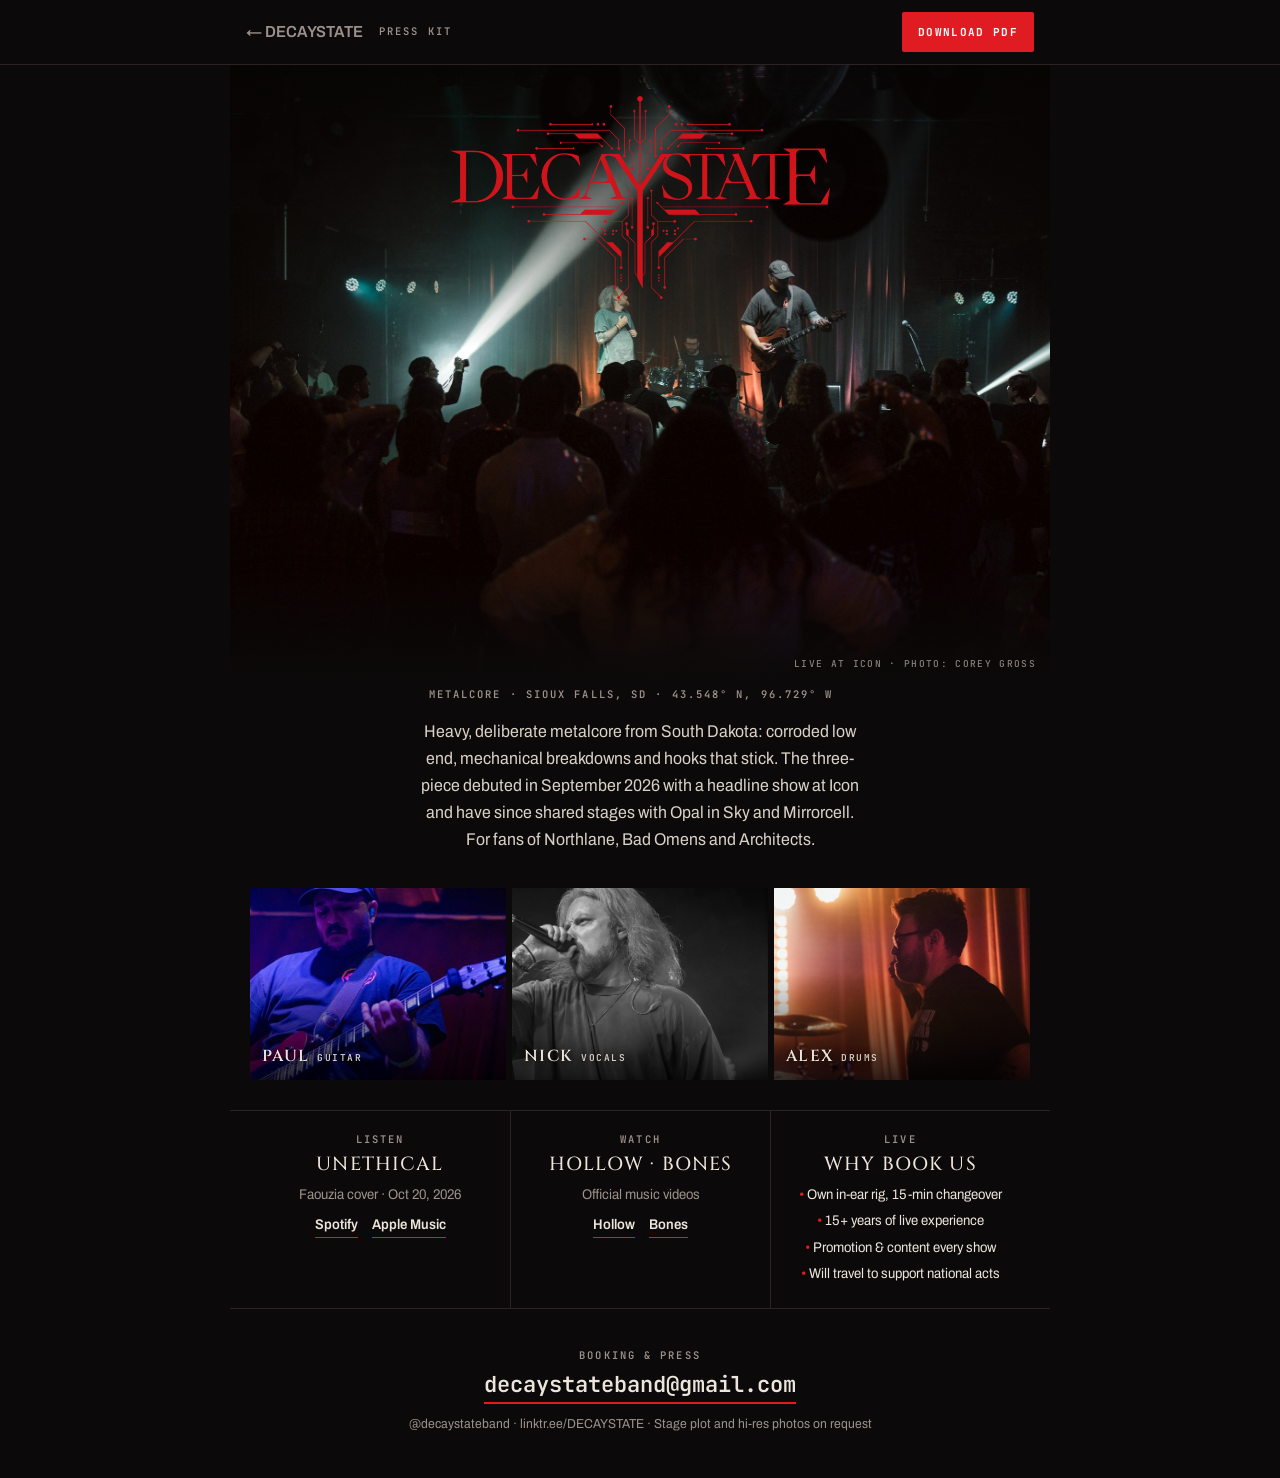
==== epk.html @ 0e65bf33 "New band bio; EPK Why book us bullets from Alex Co-Authored-By: Claude Opus 5.5 <noreply@anthropic.c" ====
<!doctype html>
<html lang="en">
<head>
<meta charset="utf-8">
<meta name="viewport" content="width=device-width, initial-scale=1, viewport-fit=cover">
<title>DECAYSTATE EPK</title>
<meta name="claude:viewport-fit-sides" content="cover">
<meta name="description" content="DECAYSTATE press kit: metalcore from Sioux Falls, SD.">
<meta name="robots" content="noindex">
<link rel="canonical" href="https://decaystateband.com/epk.html">
<meta property="og:type" content="website">
<meta property="og:title" content="DECAYSTATE Press Kit">
<meta property="og:description" content="Metalcore from Sioux Falls, SD. Music, live photos and booking contact.">
<meta property="og:url" content="https://decaystateband.com/epk.html">
<meta property="og:image" content="https://decaystateband.com/assets/img/share.jpg">
<meta name="twitter:card" content="summary_large_image">
<link rel="icon" href="favicon.png">
<link rel="preconnect" href="https://fonts.googleapis.com">
<link rel="preconnect" href="https://fonts.gstatic.com" crossorigin>
<link rel="stylesheet" href="https://fonts.googleapis.com/css2?family=Archivo:ital,wdth,wght@0,75..100,400..800;1,75..100,400..800&family=Cinzel:wght@400;500;700&family=JetBrains+Mono:wght@400;600&display=swap">
<style>
/* Layout concept: one page, read top to bottom in ten seconds.
   Photo, name, three sentences, three links, one email. Prints as a single Letter page. */
:root {
  --void: #0b0909; --line: #2b2221; --bone: #ece5db; --smoke: #9c918a; --signal: #e01b22;
  --f-display: "Cinzel", "Trajan Pro", Georgia, serif;
  --f-body: "Archivo", "Helvetica Neue", Arial, sans-serif;
  --f-mono: "JetBrains Mono", ui-monospace, Menlo, monospace;
  color-scheme: dark;
}
* { box-sizing: border-box; }
html, body { background: var(--void); }
body { margin: 0; color: var(--bone); font: 400 16px/1.6 var(--f-body); font-stretch: 92%; -webkit-font-smoothing: antialiased; }
img { display: block; max-width: 100%; }
a { color: inherit; text-decoration: none; }
p, h1, h2 { margin: 0; }
.mono { font: 600 10.5px/1.3 var(--f-mono); letter-spacing: .2em; text-transform: uppercase; color: var(--smoke); }

body::before { content: ""; position: fixed; inset: 0 0 auto; height: env(safe-area-inset-top, 0px); z-index: 6; background: var(--void); }
.bar { position: sticky; top: env(safe-area-inset-top, 0px); z-index: 5; background: var(--void); border-bottom: 1px solid var(--line); }
.bar__in { max-width: 820px; margin-inline: auto; padding: 12px max(16px, env(safe-area-inset-right, 0px)) 12px max(16px, env(safe-area-inset-left, 0px));
  display: flex; align-items: center; gap: 16px; }
.bar__in .back { color: var(--smoke); font-weight: 600; white-space: nowrap; }
@media (max-width: 480px) { .bar__in > .mono { display: none; } }
.bar__in .back:hover { color: var(--bone); }
.btn { margin-left: auto; display: inline-flex; align-items: center; min-height: 40px; padding: 0 16px; background: var(--signal); color: #fff;
  font: 700 11px/1 var(--f-mono); letter-spacing: .12em; text-transform: uppercase; border-radius: 2px; }
.btn:hover { background: #ff2a31; }

.sheet { max-width: 820px; margin: 0 auto; position: relative; }
.pad { padding-left: max(20px, env(safe-area-inset-left, 0px)); padding-right: max(20px, env(safe-area-inset-right, 0px)); }

.photo { position: relative; aspect-ratio: 4 / 3; overflow: hidden; background: #000; }
.photo img.shot { width: 100%; height: 100%; object-fit: cover; object-position: 50% 8%; filter: saturate(.9) contrast(1.06) brightness(1.08); }
.photo::after { content: ""; position: absolute; inset: 0;
  background: linear-gradient(180deg, rgba(5,4,4,.8) 0%, rgba(5,4,4,.25) 32%, rgba(5,4,4,0) 46%, rgba(11,9,9,0) 82%, var(--void) 100%); }
.name { position: absolute; z-index: 1; left: 0; right: 0; top: 5%; display: grid; justify-items: center; gap: 12px; text-align: center; }
.name img { width: min(380px, 70%); filter: drop-shadow(0 4px 24px rgba(0,0,0,.7)); }
.name .mono { padding-left: .2em; color: #cfc6bc; }
.cap { position: absolute; z-index: 1; right: 14px; bottom: 12px; font: 500 9.5px/1 var(--f-mono); letter-spacing: .14em; text-transform: uppercase; color: rgba(236,229,219,.55); }

.members { display: grid; grid-template-columns: repeat(3, minmax(0, 1fr)); gap: 6px; margin-top: 34px; }
.members figure { margin: 0; position: relative; }
.members img { width: 100%; aspect-ratio: 4 / 3; object-fit: cover; object-position: 50% 30%; }
.members figure::after { content: ""; position: absolute; inset: 45% 0 0; background: linear-gradient(180deg, transparent, rgba(0,0,0,.82)); }
.members figcaption { position: absolute; z-index: 1; left: 12px; bottom: 13px; display: flex; gap: 8px; align-items: baseline; text-shadow: 0 1px 10px rgba(0,0,0,.9); }
.members figcaption b { font: 600 16px/1.2 var(--f-display); letter-spacing: .08em; text-transform: uppercase; }
.members figcaption span { font: 600 9.5px/1 var(--f-mono); letter-spacing: .16em; text-transform: uppercase; color: #d6cdc3; }

.tag { text-align: center; margin-top: 8px; padding-left: .2em; }
.bio { max-width: 54ch; margin: 16px auto 0; text-align: center; font-size: 17px; line-height: 1.6; color: #d9d0c6; }
.bio b { color: var(--bone); font-weight: 600; }

.trio { display: grid; grid-template-columns: repeat(3, minmax(0, 1fr)); margin-top: 30px; border-top: 1px solid var(--line); border-bottom: 1px solid var(--line); }
.trio > div { padding: 22px 18px; display: grid; gap: 8px; align-content: start; text-align: center; }
.trio > div + div { border-left: 1px solid var(--line); }
.trio .big { font: 500 19px/1.15 var(--f-display); letter-spacing: .06em; text-transform: uppercase; }
.trio .small { font-size: 14px; color: var(--smoke); }
.trio a.small { color: var(--bone); }
.trio a:hover { color: #fff; }
.trio .links { display: flex; flex-wrap: wrap; justify-content: center; gap: 4px 14px; font-size: 14px; font-weight: 600; }
.trio .links a { border-bottom: 1px solid var(--signal); }
.offer { list-style: none; margin: 0; padding: 0; display: grid; gap: 4px; font-size: 14px; color: var(--bone); }
.offer li::before { content: "\2022\00a0"; color: var(--signal); }

.contact { margin-top: 40px; padding-bottom: 44px; display: grid; justify-items: center; gap: 10px; text-align: center; }
.contact .mail { font: 600 22px/1.2 var(--f-mono); border-bottom: 2px solid var(--signal); padding-bottom: 3px; overflow-wrap: anywhere; }
.contact .note { font-size: 13px; color: var(--smoke); }

@media (max-width: 640px) {
  .photo { aspect-ratio: 4 / 5; }
  .photo img.shot { object-position: 50% 30%; }
  .members figcaption b { font-size: 12px; }
  .members figcaption span { display: none; }
  .trio { grid-template-columns: 1fr; }
  .trio > div + div { border-left: 0; border-top: 1px solid var(--line); }
  .contact .mail { font-size: 17px; }
}

/* ---- print: one Letter page ---- */
@page { size: 8.5in 11in; margin: 0; }
@media print {
  html, body { -webkit-print-color-adjust: exact; print-color-adjust: exact; }
  .bar, body::before { display: none; }
  .sheet { width: 8.5in; height: 11in; max-width: none; margin: 0; overflow: hidden; }
  .pad { padding-left: .7in; padding-right: .7in; }
  .photo { aspect-ratio: auto; height: 4.7in; }
  .name { top: .3in; gap: .08in; }
  .name img { width: 3.1in; }
  .members { margin-top: .22in; gap: .05in; }
  .members img { aspect-ratio: auto; height: 1.45in; }
  .bio { margin-top: .12in; font-size: 14px; line-height: 1.55; max-width: 6.4in; }
  .trio { margin-top: .16in; }
  .trio > div { padding: .12in .14in; }
  .offer { font-size: 12.5px; gap: 2px; white-space: nowrap; }
  .contact { position: absolute; left: 0; right: 0; bottom: .5in; margin: 0; padding-bottom: 0; }
}
</style>
</head>
<body>

<div class="bar"><div class="bar__in">
  <a class="back" href="./">← DECAYSTATE</a>
  <span class="mono">Press kit</span>
  <a class="btn" href="assets/epk/Decaystate_EPK.pdf" download>Download PDF</a>
</div></div>

<main class="sheet">
  <div class="photo">
    <img class="shot" src="assets/img/epk-cover.jpg" alt="Decaystate on stage at Icon in Sioux Falls, seen from the crowd">
    <div class="name pad">
      <img src="assets/img/logo-full-bright.png" alt="DECAYSTATE">
    </div>
    <p class="cap">Live at Icon · Photo: Corey Gross</p>
  </div>

  <p class="mono tag pad">Metalcore · Sioux Falls, SD · 43.548° N, 96.729° W</p>
  <p class="bio pad">Heavy, deliberate metalcore from South Dakota: corroded low end, mechanical breakdowns and hooks that stick. The three-piece debuted in September 2026 with a headline show at Icon and have since shared stages with Opal in Sky and Mirrorcell. For fans of Northlane, Bad Omens and Architects.</p>

  <div class="members pad">
    <figure><img src="assets/img/epk-gtr.jpg" alt="Paul on guitar"><figcaption><b>Paul</b><span>Guitar</span></figcaption></figure>
    <figure><img src="assets/img/epk-vox.jpg" alt="Nick singing"><figcaption><b>Nick</b><span>Vocals</span></figcaption></figure>
    <figure><img src="assets/img/epk-drm.jpg" alt="Alex on drums"><figcaption><b>Alex</b><span>Drums</span></figcaption></figure>
  </div>

  <div class="trio pad">
    <div>
      <p class="mono">Listen</p>
      <p class="big">Unethical</p>
      <p class="small">Faouzia cover · Oct 20, 2026</p>
      <p class="links"><a href="https://open.spotify.com/album/4z0bm4hQK81RxLU7dVUUcc">Spotify</a><a href="https://music.apple.com/us/artist/decaystate/6791834499">Apple Music</a></p>
    </div>
    <div>
      <p class="mono">Watch</p>
      <p class="big">Hollow · Bones</p>
      <p class="small">Official music videos</p>
      <p class="links"><a href="https://www.youtube.com/watch?v=QIzoH4O_Kco">Hollow</a><a href="https://www.youtube.com/watch?v=JucNUIaQVwE">Bones</a></p>
    </div>
    <div>
      <p class="mono">Live</p>
      <p class="big">Why book us</p>
      <ul class="offer">
        <li>Own in-ear rig, 15-min changeover</li>
        <li>15+ years of live experience</li>
        <li>Promotion &amp; content every show</li>
        <li>Will travel to support national acts</li>
      </ul>
    </div>
  </div>

  <div class="contact pad">
    <p class="mono">Booking &amp; press</p>
    <a class="mail" href="mailto:decaystateband@gmail.com">decaystateband@gmail.com</a>
    <p class="note">@decaystateband · <a href="https://linktr.ee/DECAYSTATE">linktr.ee/DECAYSTATE</a> · Stage plot and hi-res photos on request</p>
  </div>
</main>

</body>
</html>
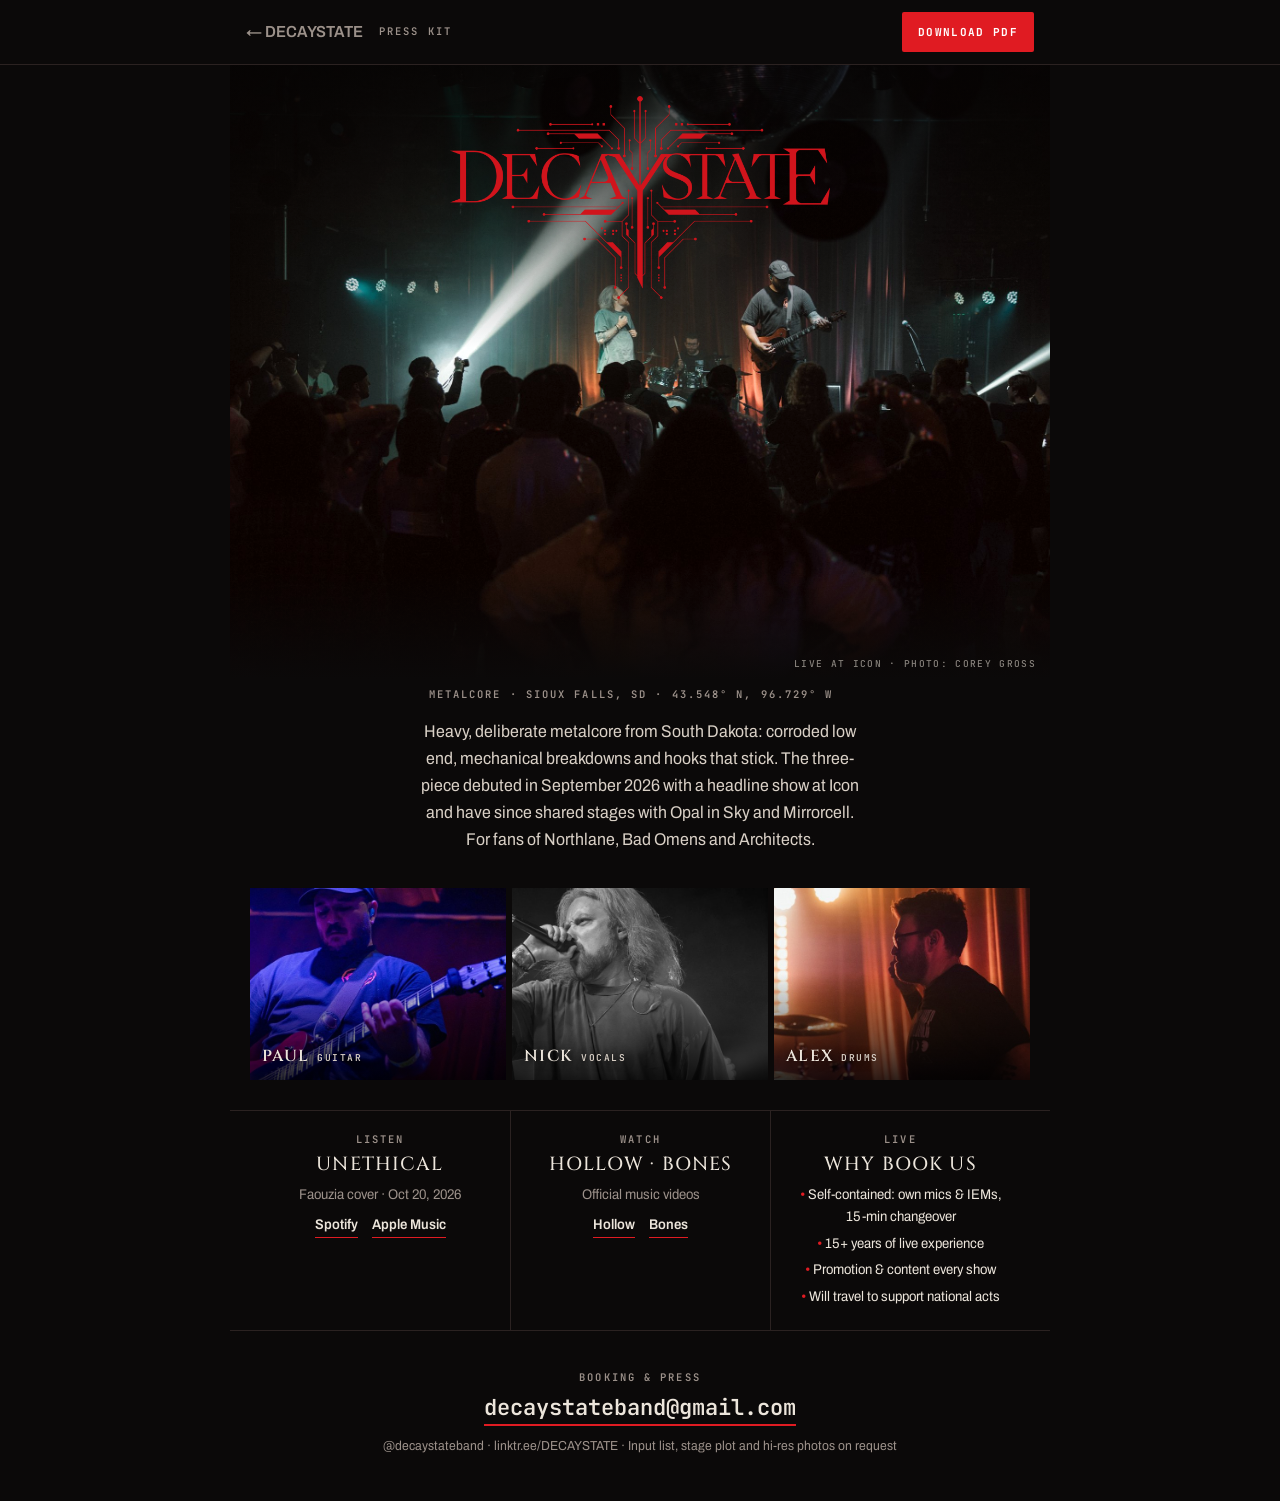
==== commit e7c872d3: "EPK: self-contained bullet; offer input list on request Co-Authored-By: Claude Opus 5.5 <noreply@ant" ====
--- a/epk.html
+++ b/epk.html
@@ -122,7 +122,7 @@
 <div class="bar"><div class="bar__in">
   <a class="back" href="./">← DECAYSTATE</a>
   <span class="mono">Press kit</span>
-  <a class="btn" href="assets/epk/Decaystate_EPK.pdf" download>Download PDF</a>
+  <a class="btn" href="assets/epk/Decaystate_EPK.pdf?v=20261023" download data-goatcounter-click="epk-page-pdf-download" data-goatcounter-title="EPK page: Download PDF">Download PDF</a>
 </div></div>
 
 <main class="sheet">
@@ -148,19 +148,19 @@
       <p class="mono">Listen</p>
       <p class="big">Unethical</p>
       <p class="small">Faouzia cover · Oct 20, 2026</p>
-      <p class="links"><a href="https://open.spotify.com/album/4z0bm4hQK81RxLU7dVUUcc">Spotify</a><a href="https://music.apple.com/us/artist/decaystate/6791834499">Apple Music</a></p>
+      <p class="links"><a href="https://open.spotify.com/album/4z0bm4hQK81RxLU7dVUUcc" data-goatcounter-click="epk-spotify">Spotify</a><a href="https://music.apple.com/us/artist/decaystate/6791834499" data-goatcounter-click="epk-apple-music">Apple Music</a></p>
     </div>
     <div>
       <p class="mono">Watch</p>
       <p class="big">Hollow · Bones</p>
       <p class="small">Official music videos</p>
-      <p class="links"><a href="https://www.youtube.com/watch?v=QIzoH4O_Kco">Hollow</a><a href="https://www.youtube.com/watch?v=JucNUIaQVwE">Bones</a></p>
+      <p class="links"><a href="https://www.youtube.com/watch?v=QIzoH4O_Kco" data-goatcounter-click="epk-video-hollow">Hollow</a><a href="https://www.youtube.com/watch?v=JucNUIaQVwE" data-goatcounter-click="epk-video-bones">Bones</a></p>
     </div>
     <div>
       <p class="mono">Live</p>
       <p class="big">Why book us</p>
       <ul class="offer">
-        <li>Own in-ear rig, 15-min changeover</li>
+        <li>Self-contained: own mics &amp; IEMs, 15-min changeover</li>
         <li>15+ years of live experience</li>
         <li>Promotion &amp; content every show</li>
         <li>Will travel to support national acts</li>
@@ -170,10 +170,11 @@
 
   <div class="contact pad">
     <p class="mono">Booking &amp; press</p>
-    <a class="mail" href="mailto:decaystateband@gmail.com">decaystateband@gmail.com</a>
-    <p class="note">@decaystateband · <a href="https://linktr.ee/DECAYSTATE">linktr.ee/DECAYSTATE</a> · Stage plot and hi-res photos on request</p>
+    <a class="mail" href="mailto:decaystateband@gmail.com" data-goatcounter-click="epk-booking-email">decaystateband@gmail.com</a>
+    <p class="note">@decaystateband · <a href="https://linktr.ee/DECAYSTATE">linktr.ee/DECAYSTATE</a> · Input list, stage plot and hi-res photos on request</p>
   </div>
 </main>
 
+<script data-goatcounter="https://decaystate.goatcounter.com/count" async src="https://gc.zgo.at/count.js"></script>
 </body>
 </html>
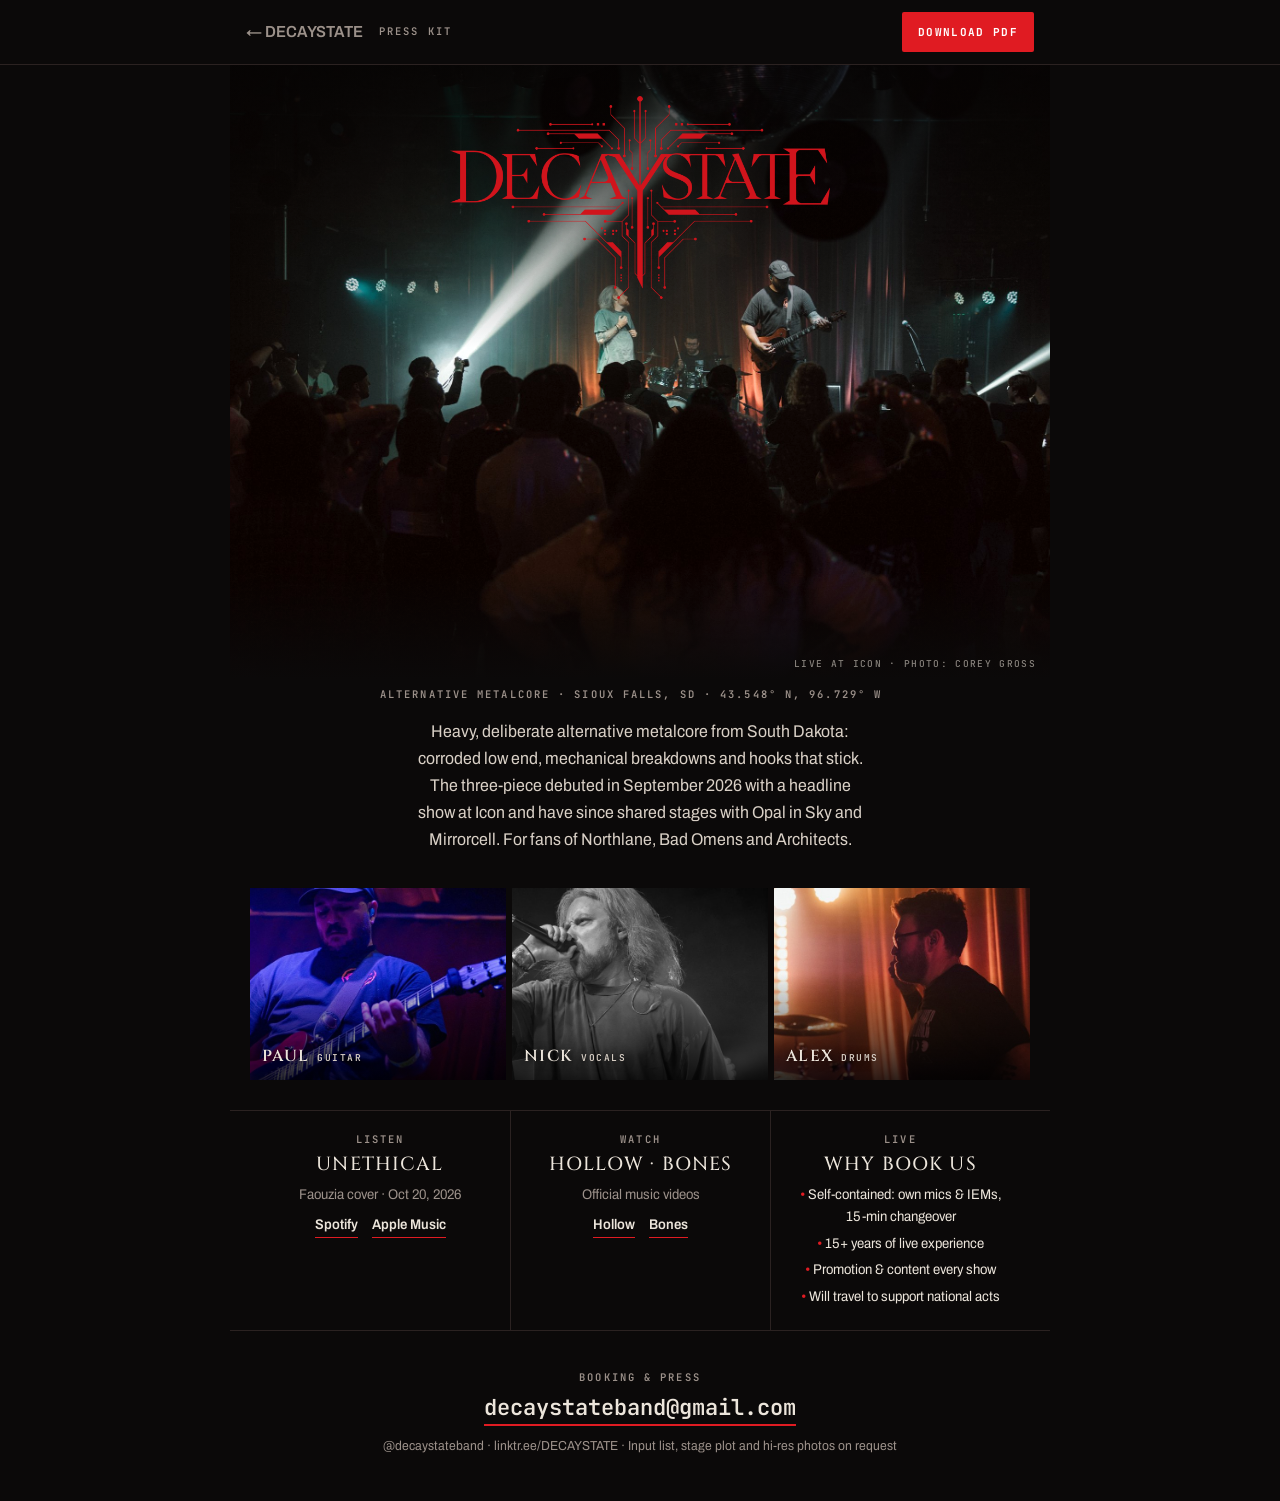
==== commit 82fd0255: "Alternative metalcore: page titles, descriptions, band data, bios and share image Co-Authored-By: Cl" ====
--- a/epk.html
+++ b/epk.html
@@ -5,14 +5,14 @@
 <meta name="viewport" content="width=device-width, initial-scale=1, viewport-fit=cover">
 <title>DECAYSTATE EPK</title>
 <meta name="claude:viewport-fit-sides" content="cover">
-<meta name="description" content="DECAYSTATE press kit: metalcore from Sioux Falls, SD.">
+<meta name="description" content="DECAYSTATE press kit: alternative metalcore from Sioux Falls, SD.">
 <meta name="robots" content="noindex">
 <link rel="canonical" href="https://decaystateband.com/epk.html">
 <meta property="og:type" content="website">
 <meta property="og:title" content="DECAYSTATE Press Kit">
-<meta property="og:description" content="Metalcore from Sioux Falls, SD. Music, live photos and booking contact.">
+<meta property="og:description" content="Alternative metalcore from Sioux Falls, SD. Music, live photos and booking contact.">
 <meta property="og:url" content="https://decaystateband.com/epk.html">
-<meta property="og:image" content="https://decaystateband.com/assets/img/share.jpg">
+<meta property="og:image" content="https://decaystateband.com/assets/img/share.jpg?v=20261102">
 <meta name="twitter:card" content="summary_large_image">
 <link rel="icon" href="favicon.png">
 <link rel="preconnect" href="https://fonts.googleapis.com">
@@ -134,8 +134,8 @@
     <p class="cap">Live at Icon · Photo: Corey Gross</p>
   </div>
 
-  <p class="mono tag pad">Metalcore · Sioux Falls, SD · 43.548° N, 96.729° W</p>
-  <p class="bio pad">Heavy, deliberate metalcore from South Dakota: corroded low end, mechanical breakdowns and hooks that stick. The three-piece debuted in September 2026 with a headline show at Icon and have since shared stages with Opal in Sky and Mirrorcell. For fans of Northlane, Bad Omens and Architects.</p>
+  <p class="mono tag pad">Alternative Metalcore · Sioux Falls, SD · 43.548° N, 96.729° W</p>
+  <p class="bio pad">Heavy, deliberate alternative metalcore from South Dakota: corroded low end, mechanical breakdowns and hooks that stick. The three-piece debuted in September 2026 with a headline show at Icon and have since shared stages with Opal in Sky and Mirrorcell. For fans of Northlane, Bad Omens and Architects.</p>
 
   <div class="members pad">
     <figure><img src="assets/img/epk-gtr.jpg" alt="Paul on guitar"><figcaption><b>Paul</b><span>Guitar</span></figcaption></figure>
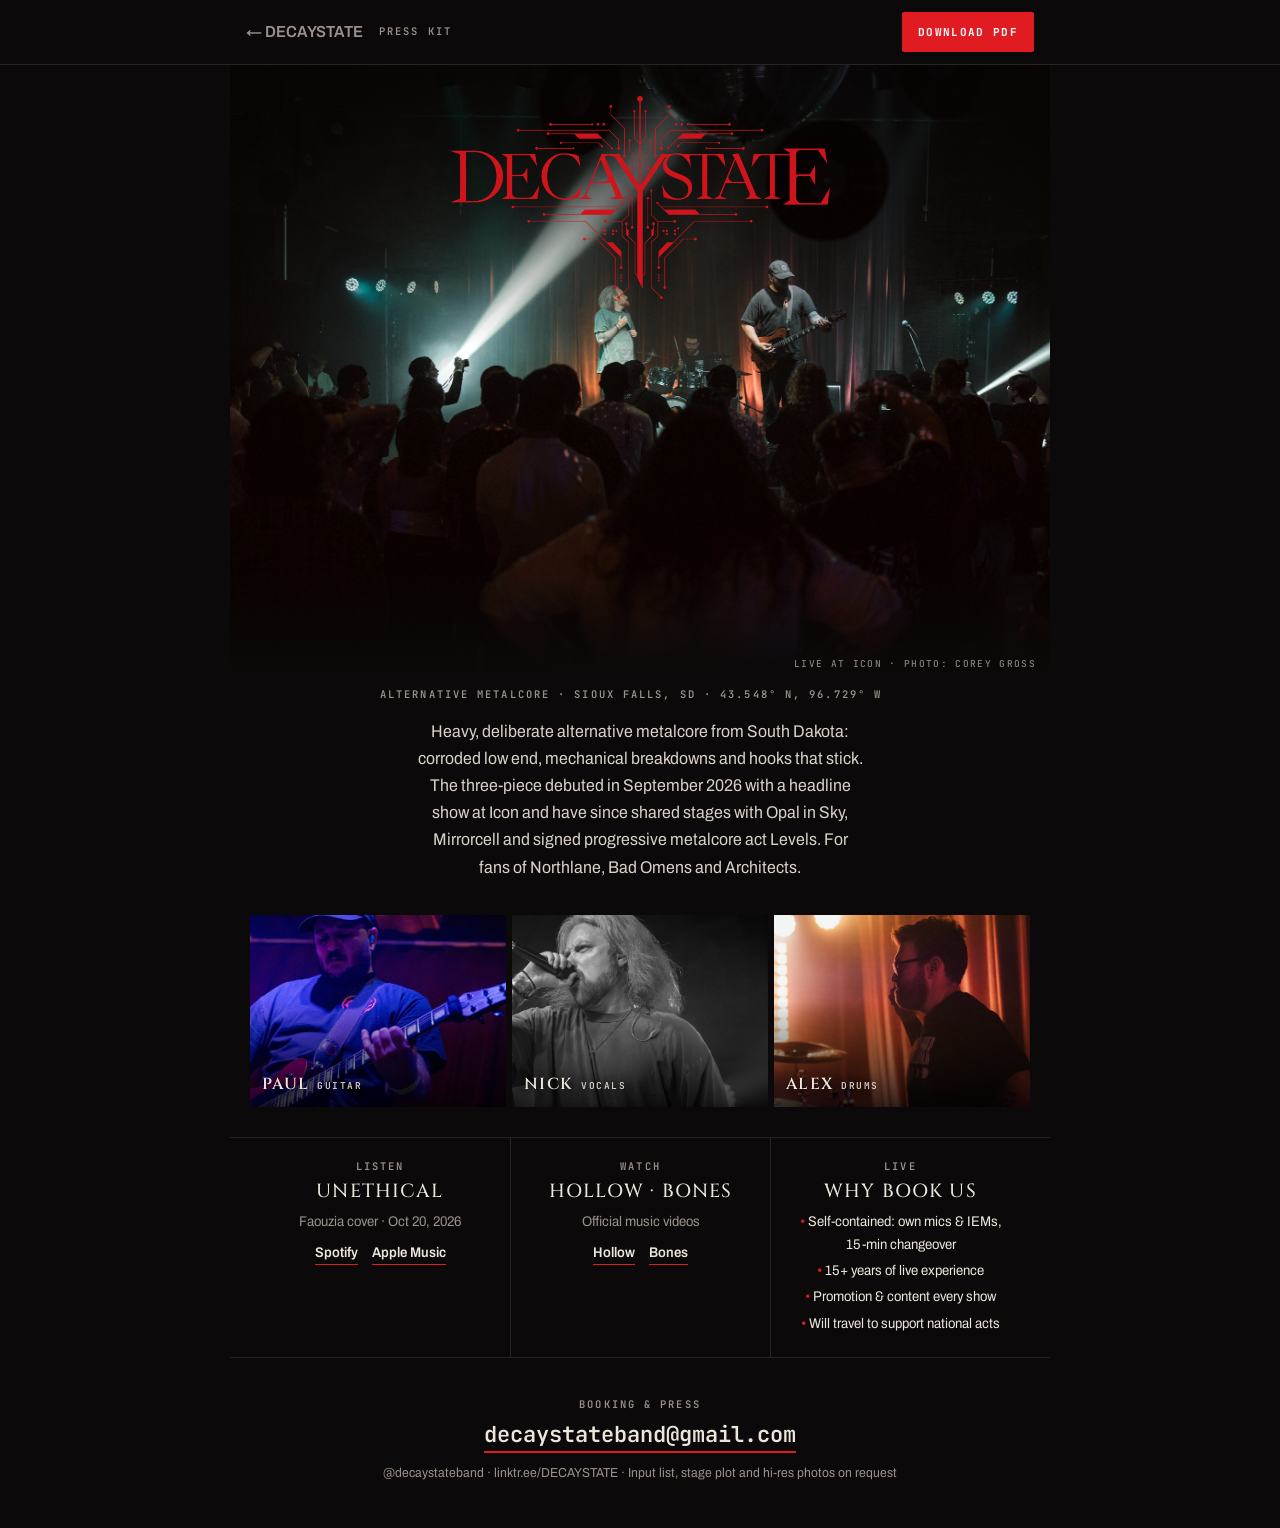
==== commit 84121620: "Bio: mention the run with Levels Co-Authored-By: Claude Opus 5.5 <noreply@anthropic.com> Claude-Sess" ====
--- a/epk.html
+++ b/epk.html
@@ -135,7 +135,7 @@
   </div>
 
   <p class="mono tag pad">Alternative Metalcore · Sioux Falls, SD · 43.548° N, 96.729° W</p>
-  <p class="bio pad">Heavy, deliberate alternative metalcore from South Dakota: corroded low end, mechanical breakdowns and hooks that stick. The three-piece debuted in September 2026 with a headline show at Icon and have since shared stages with Opal in Sky and Mirrorcell. For fans of Northlane, Bad Omens and Architects.</p>
+  <p class="bio pad">Heavy, deliberate alternative metalcore from South Dakota: corroded low end, mechanical breakdowns and hooks that stick. The three-piece debuted in September 2026 with a headline show at Icon and have since shared stages with Opal in Sky, Mirrorcell and signed progressive metalcore act Levels. For fans of Northlane, Bad Omens and Architects.</p>
 
   <div class="members pad">
     <figure><img src="assets/img/epk-gtr.jpg" alt="Paul on guitar"><figcaption><b>Paul</b><span>Guitar</span></figcaption></figure>
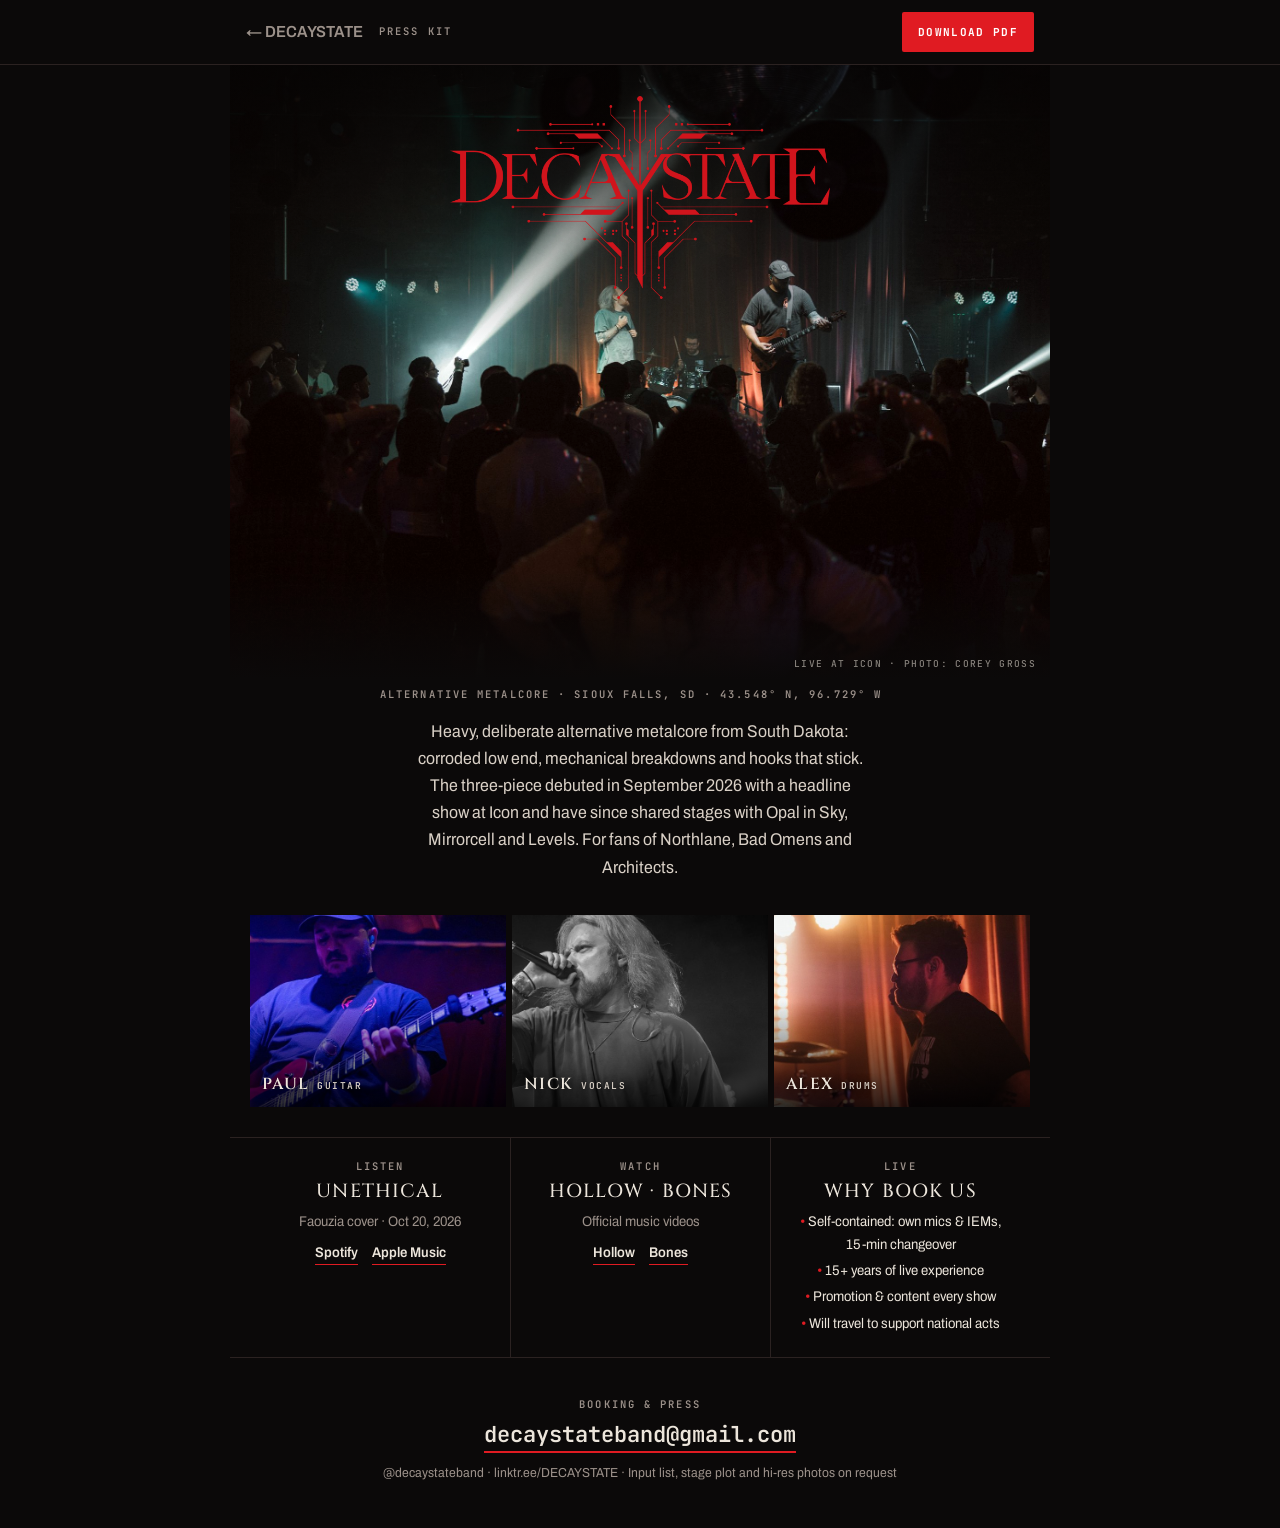
==== commit 4ba414b5: "Bio: Levels added to the original wording Co-Authored-By: Claude Opus 5.5 <noreply@anthropic.com> Cl" ====
--- a/epk.html
+++ b/epk.html
@@ -135,7 +135,7 @@
   </div>
 
   <p class="mono tag pad">Alternative Metalcore · Sioux Falls, SD · 43.548° N, 96.729° W</p>
-  <p class="bio pad">Heavy, deliberate alternative metalcore from South Dakota: corroded low end, mechanical breakdowns and hooks that stick. The three-piece debuted in September 2026 with a headline show at Icon and have since shared stages with Opal in Sky, Mirrorcell and signed progressive metalcore act Levels. For fans of Northlane, Bad Omens and Architects.</p>
+  <p class="bio pad">Heavy, deliberate alternative metalcore from South Dakota: corroded low end, mechanical breakdowns and hooks that stick. The three-piece debuted in September 2026 with a headline show at Icon and have since shared stages with Opal in Sky, Mirrorcell and Levels. For fans of Northlane, Bad Omens and Architects.</p>
 
   <div class="members pad">
     <figure><img src="assets/img/epk-gtr.jpg" alt="Paul on guitar"><figcaption><b>Paul</b><span>Guitar</span></figcaption></figure>
